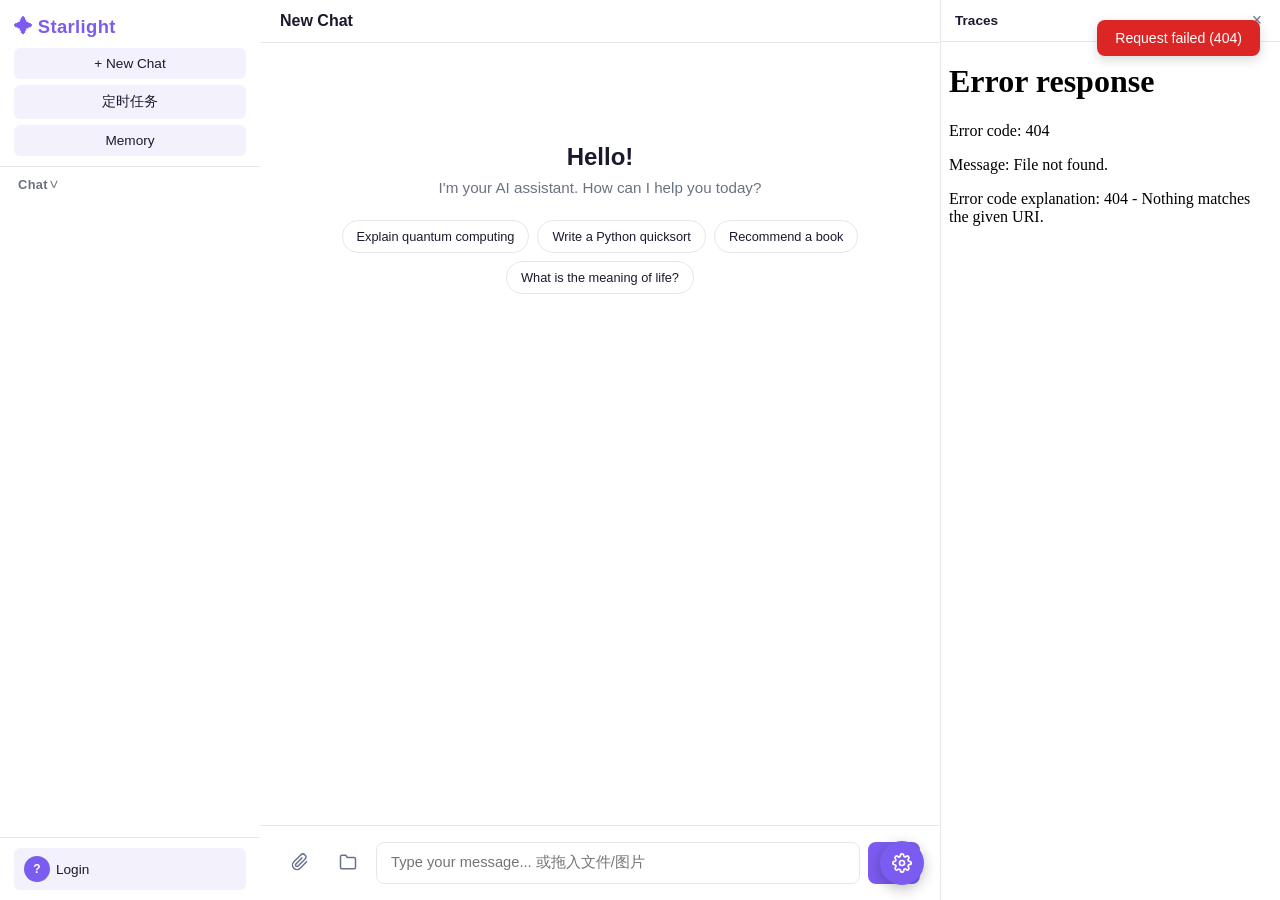
==== templates/index.html @ 0494397c "add" ====
<!DOCTYPE html>
<html lang="zh-CN">
<head>
    <meta charset="UTF-8">
    <meta name="viewport" content="width=device-width, initial-scale=1.0">
    <title>Starlight</title>
    <meta name="csrf-token" content="{{ csrf_token }}">
    <link rel="icon" type="image/x-icon" href="/static/img/favicon.ico">
    <link rel="apple-touch-icon" href="/static/img/icon-512.png">
    <link rel="stylesheet" href="/static/css/style.css">
</head>
<body>
    <!-- Backdrop: fades in from the center as the mouse moves away from the
         vertical center. Sits BELOW all functional UI (pointer-events: none). -->
    <div class="backdrop" id="backdrop" aria-hidden="true"></div>
    <div class="app">
        <!-- Sidebar -->
        <aside class="sidebar" id="sidebar">
            <div class="sidebar-top">
                <div class="sidebar-title">✦ Starlight</div>
                <div class="sidebar-actions">
                    <button class="btn-nav" id="btnNewChat" title="New Chat">+ New Chat</button>
                    <a class="btn-nav" href="/scheduled" style="text-decoration:none;">定时任务</a>
                    <button class="btn-nav" id="btnMemory" title="Long-term memory">Memory</button>
                </div>
            </div>
            <div class="chat-section" id="chatSection">
                <div class="chat-section-header" id="chatSectionHeader">
                    <button class="btn-chat-toggle" id="btnChatToggle" title="展开/收起会话记录">
                        <span class="chat-section-title">Chat</span>
                        <span class="btn-chat-collapse">></span>
                    </button>
                </div>
                <div class="chat-list" id="chatList"></div>
            </div>
            <div class="sidebar-footer">
                <div class="user-menu" id="userMenu">
                    <button class="btn-user" id="btnUser">
                        <span class="user-avatar" id="userAvatar">?</span>
                        <span class="user-name" id="userName">Login</span>
                    </button>
                    <div class="user-dropdown" id="userDropdown">
                        <div class="dropdown-header" id="dropdownHeader">Not logged in</div>
                        <div class="dropdown-divider"></div>
                        <button class="dropdown-item" id="btnDropdownLogin">Login</button>
                        <button class="dropdown-item" id="btnDropdownChangePw">Change Password</button>
                        <button class="dropdown-item dropdown-danger" id="btnDropdownLogout">Logout</button>
                    </div>
                </div>
            </div>
        </aside>

        <!-- Main -->
        <main class="main">
            <header class="chat-header">
                <button class="btn-toggle-sidebar" id="btnToggleSidebar">&#9776;</button>
                <h2 id="chatTitle">New Chat</h2>
            </header>

            <div class="conv-files" id="convFiles" style="display:none;"></div>

            <div class="messages" id="messages">
                <div class="welcome" id="welcome">
                    <h2>Hello!</h2>
                    <p>I'm your AI assistant. How can I help you today?</p>
                    <div class="suggestions">
                        <button class="chip" onclick="sendSuggestion('Explain quantum computing')">Explain quantum computing</button>
                        <button class="chip" onclick="sendSuggestion('Write a Python quicksort')">Write a Python quicksort</button>
                        <button class="chip" onclick="sendSuggestion('Recommend a book')">Recommend a book</button>
                        <button class="chip" onclick="sendSuggestion('What is the meaning of life?')">What is the meaning of life?</button>
                    </div>
                </div>
            </div>

            <div class="input-area" id="inputArea">
                <div class="attach-bar" id="attachBar" style="display:none;"></div>
                <div class="input-box">
                    <button class="btn-attach" id="btnAttach" title="上传文件 / 图片">
                        <svg width="18" height="18" viewBox="0 0 24 24" fill="none" stroke="currentColor" stroke-width="2">
                            <path d="M21.44 11.05l-9.19 9.19a6 6 0 0 1-8.49-8.49l9.19-9.19a4 4 0 0 1 5.66 5.66l-9.2 9.19a2 2 0 0 1-2.83-2.83l8.49-8.48"/>
                        </svg>
                    </button>
                    <button class="btn-attach" id="btnFolder" title="挂载文件夹（输入本地路径）">
                        <svg width="18" height="18" viewBox="0 0 24 24" fill="none" stroke="currentColor" stroke-width="2">
                            <path d="M22 19a2 2 0 0 1-2 2H4a2 2 0 0 1-2-2V5a2 2 0 0 1 2-2h5l2 3h9a2 2 0 0 1 2 2z"/>
                        </svg>
                    </button>
                    <input type="file" id="fileInput" multiple style="display:none;">
                    <textarea id="msgInput" placeholder="Type your message... 或拖入文件/图片" rows="1"></textarea>
                    <button class="btn-send" id="btnSend" title="Send">
                        <svg width="20" height="20" viewBox="0 0 24 24" fill="none" stroke="currentColor" stroke-width="2">
                            <path d="M22 2L11 13M22 2L15 22L11 13M22 2L2 9L11 13"/>
                        </svg>
                    </button>
                    <button class="btn-send btn-cancel" id="btnCancel" title="停止生成" style="display:none;">
                        <svg width="20" height="20" viewBox="0 0 24 24" fill="none" stroke="currentColor" stroke-width="2">
                            <rect x="6" y="6" width="12" height="12" rx="2" fill="currentColor" stroke="none"/>
                        </svg>
                    </button>
                </div>
            </div>
        </main>

        <!-- Traces panel (right, always visible) -->
        <aside class="traces-panel" id="tracesPanel">
            <div class="traces-panel-header">
                <span>Traces</span>
                <button class="btn-panel-close" id="btnCloseTraces" title="隐藏">×</button>
            </div>
            <iframe id="tracesFrame" src="/traces?embed=1" frameborder="0"></iframe>
        </aside>

        <!-- Gear button (bottom-right) -->
        <div class="gear-fab" id="gearFab" title="更多">
            <svg width="20" height="20" viewBox="0 0 24 24" fill="none" stroke="currentColor" stroke-width="2">
                <circle cx="12" cy="12" r="3"/>
                <path d="M19.4 15a1.65 1.65 0 0 0 .33 1.82l.06.06a2 2 0 0 1-2.83 2.83l-.06-.06a1.65 1.65 0 0 0-1.82-.33 1.65 1.65 0 0 0-1 1.51V21a2 2 0 0 1-4 0v-.09A1.65 1.65 0 0 0 9 19.4a1.65 1.65 0 0 0-1.82.33l-.06.06a2 2 0 0 1-2.83-2.83l.06-.06a1.65 1.65 0 0 0 .33-1.82 1.65 1.65 0 0 0-1.51-1H3a2 2 0 0 1 0-4h.09A1.65 1.65 0 0 0 4.6 9a1.65 1.65 0 0 0-.33-1.82l-.06-.06a2 2 0 0 1 2.83-2.83l.06.06a1.65 1.65 0 0 0 1.82.33H9a1.65 1.65 0 0 0 1-1.51V3a2 2 0 0 1 4 0v.09a1.65 1.65 0 0 0 1 1.51 1.65 1.65 0 0 0 1.82-.33l.06-.06a2 2 0 0 1 2.83 2.83l-.06.06a1.65 1.65 0 0 0-.33 1.82V9a1.65 1.65 0 0 0 1.51 1H21a2 2 0 0 1 0 4h-.09a1.65 1.65 0 0 0-1.51 1z"/>
            </svg>
        </div>
        <div class="gear-menu" id="gearMenu">
            <button class="gear-menu-item" id="btnGearTraces">
                <span>📜</span> Traces
            </button>
            <button class="gear-menu-item" id="btnGearSettings">
                <span>⚙️</span> Settings
            </button>
            <button class="gear-menu-item" id="btnGearMonitor">
                <span>📊</span> Monitor
            </button>
        </div>
    </div>

    <!-- Approval (human-in-the-loop) notifications -->
    <div class="approval-stack" id="approvalStack"></div>

    <!-- Login Modal -->
    <div class="modal-overlay" id="loginModal">
        <div class="modal">
            <div class="modal-header">
                <h3>Login</h3>
                <button class="btn-close" id="btnCloseLogin">&times;</button>
            </div>
            <div class="modal-body">
                <div id="loginError" class="form-error" style="display:none"></div>
                <div class="form-group">
                    <label>Username</label>
                    <input type="text" id="loginUsername" autocomplete="username" placeholder="Enter username">
                </div>
                <div class="form-group">
                    <label>Password</label>
                    <input type="password" id="loginPassword" autocomplete="current-password" placeholder="Enter password">
                </div>
            </div>
            <div class="modal-footer">
                <button class="btn-cancel" id="btnCancelLogin">Cancel</button>
                <button class="btn-save" id="btnDoLogin">Login</button>
            </div>
        </div>
    </div>

    <!-- Change Password Modal -->
    <div class="modal-overlay" id="pwModal">
        <div class="modal">
            <div class="modal-header">
                <h3>Change Password</h3>
                <button class="btn-close" id="btnClosePw">&times;</button>
            </div>
            <div class="modal-body">
                <div class="form-group">
                    <label>Current Password</label>
                    <input type="password" id="pwCurrent" placeholder="Enter current password">
                </div>
                <div class="form-group">
                    <label>New Password</label>
                    <input type="password" id="pwNew" placeholder="Min 8 chars, mixed case + number">
                </div>
                <div class="form-group">
                    <label>Confirm New Password</label>
                    <input type="password" id="pwConfirm" placeholder="Confirm new password">
                </div>
            </div>
            <div class="modal-footer">
                <button class="btn-cancel" id="btnCancelPw">Cancel</button>
                <button class="btn-save" id="btnDoChangePw">Confirm</button>
            </div>
        </div>
    </div>

    <!-- Monitor Modal -->
    <div class="modal-overlay" id="monitorModal">
        <div class="modal modal-wide">
            <div class="modal-header">
                <h3>System Monitor</h3>
                <button class="btn-close" id="btnCloseMonitor">&times;</button>
            </div>
            <div class="modal-body">
                <!-- System Resources -->
                <h4 class="section-heading">System Resources</h4>
                <div class="resources-grid" id="resourcesGrid">
                    <div class="resource-item">
                        <div class="resource-header">
                            <span class="resource-label">CPU</span>
                            <span class="resource-value" id="resCpu">-</span>
                        </div>
                        <div class="resource-bar"><div class="resource-fill" id="resCpuBar"></div></div>
                    </div>
                    <div class="resource-item">
                        <div class="resource-header">
                            <span class="resource-label">Memory</span>
                            <span class="resource-value" id="resMem">-</span>
                        </div>
                        <div class="resource-bar"><div class="resource-fill" id="resMemBar"></div></div>
                    </div>
                    <div class="resource-item">
                        <div class="resource-header">
                            <span class="resource-label">Disk</span>
                            <span class="resource-value" id="resDisk">-</span>
                        </div>
                        <div class="resource-bar"><div class="resource-fill" id="resDiskBar"></div></div>
                    </div>
                </div>

                <div class="section-divider"></div>

                <!-- Alert Status -->
                <h4 class="section-heading">
                    Alert Status
                    <button class="btn-sm btn-check" id="btnRunCheck" title="Run check now">Check Now</button>
                </h4>
                <div class="alert-rules" id="alertRules"></div>

                <div class="section-divider"></div>
                <h4 class="section-heading">Recent Alerts</h4>
                <div class="alert-history" id="alertHistory">No alerts</div>

                <div class="section-divider"></div>

                <!-- App Stats -->
                <h4 class="section-heading">Application Stats</h4>
                <div class="stats-grid" id="statsGrid">
                    <div class="stat-card">
                        <div class="stat-label">Uptime</div>
                        <div class="stat-value" id="statUptime">-</div>
                    </div>
                    <div class="stat-card">
                        <div class="stat-label">Total Requests</div>
                        <div class="stat-value" id="statRequests">-</div>
                    </div>
                    <div class="stat-card">
                        <div class="stat-label">Error Rate</div>
                        <div class="stat-value" id="statErrors">-</div>
                    </div>
                    <div class="stat-card">
                        <div class="stat-label">LLM Calls</div>
                        <div class="stat-value" id="statLlmCalls">-</div>
                    </div>
                    <div class="stat-card">
                        <div class="stat-label">Total Tokens</div>
                        <div class="stat-value" id="statTokens">-</div>
                    </div>
                    <div class="stat-card">
                        <div class="stat-label">Avg LLM Latency</div>
                        <div class="stat-value" id="statLatency">-</div>
                    </div>
                    <div class="stat-card">
                        <div class="stat-label">Conversations</div>
                        <div class="stat-value" id="statConvs">-</div>
                    </div>
                    <div class="stat-card">
                        <div class="stat-label">Users</div>
                        <div class="stat-value" id="statUsers">-</div>
                    </div>
                </div>

                <div class="section-divider"></div>
                <h4 class="section-heading">LLM Calls by Model</h4>
                <div id="modelStats" class="model-stats"></div>

                <div class="section-divider"></div>
                <h4 class="section-heading">Top Request Paths</h4>
                <div id="pathStats" class="path-stats"></div>

                <div class="section-divider"></div>
                <h4 class="section-heading">Recent Logs</h4>
                <div class="log-viewer" id="logViewer">Loading...</div>

                <div class="section-divider"></div>
                <h4 class="section-heading">Log Files</h4>
                <div id="logFiles" class="log-files"></div>

                <div class="section-divider"></div>
                <h4 class="section-heading">
                    MCP Servers
                    <button class="btn-sm btn-check" id="btnMcpReload" title="Reload MCP servers from config.yaml">Reload</button>
                </h4>
                <div id="mcpStatus" class="mcp-status">Loading...</div>
            </div>
            <div class="modal-footer">
                <button class="btn-cancel" id="btnCloseMonitor2">Close</button>
            </div>
        </div>
    </div>

    <!-- Settings Modal -->
    <div class="modal-overlay" id="settingsModal">
        <div class="modal">
            <div class="modal-header">
                <h3>Settings</h3>
                <button class="btn-close" id="btnCloseSettings">&times;</button>
            </div>
            <div class="modal-body">
                <div class="form-group">
                    <label>模型预设（选择后自动填充，可再手动修改）</label>
                    <select id="cfgPreset">
                        <option value="">自定义 / 不适用预设</option>
                    </select>
                </div>
                <div class="form-group">
                    <label>LLM Backend Name</label>
                    <input type="text" id="cfgName" placeholder="DeepSeek" value="DeepSeek">
                </div>
                <div class="form-group">
                    <label>API Base URL</label>
                    <input type="text" id="cfgApiBase" placeholder="https://api.deepseek.com/v1">
                </div>
                <div class="form-group">
                    <label>API Key</label>
                    <input type="password" id="cfgApiKey" placeholder="sk-...">
                </div>
                <div class="form-group">
                    <label>Model</label>
                    <input type="text" id="cfgModel" placeholder="deepseek-chat">
                </div>
                <div class="form-group">
                    <label>System Prompt</label>
                    <textarea id="cfgSystemPrompt" rows="3" placeholder="You are a helpful AI assistant."></textarea>
                </div>
                <div class="form-row">
                    <div class="form-group half">
                        <label>Temperature</label>
                        <input type="number" id="cfgTemperature" value="0.7" min="0" max="2" step="0.1">
                    </div>
                    <div class="form-group half">
                        <label>Max Tokens</label>
                        <input type="number" id="cfgMaxTokens" value="2048" min="100" max="32000">
                    </div>
                </div>
            </div>
            <div class="modal-footer">
                <button class="btn-cancel" id="btnCancelSettings">Cancel</button>
                <button class="btn-save" id="btnSaveSettings">Save</button>
            </div>
        </div>
    </div>

    <!-- Memory Modal -->
    <div class="modal-overlay" id="memoryModal">
        <div class="modal modal-wide">
            <div class="modal-header">
                <h3>Long-term Memory</h3>
                <button class="btn-close" id="btnCloseMemory">&times;</button>
            </div>
            <div class="modal-body">
                <div class="memory-toolbar">
                    <div class="memory-search">
                        <input type="text" id="memSearch" placeholder="Search memories...">
                        <button class="btn-save" id="btnMemSearch">Search</button>
                    </div>
                    <select id="memTypeFilter">
                        <option value="">All types</option>
                        <option value="fact">Fact</option>
                        <option value="preference">Preference</option>
                        <option value="task">Task</option>
                    </select>
                    <button class="btn-cancel" id="btnMemReset">Reset</button>
                </div>

                <div class="memory-add">
                    <input type="text" id="memNewContent" placeholder="New memory (e.g. 用户喜欢喝绿茶)">
                    <select id="memNewType">
                        <option value="fact">Fact</option>
                        <option value="preference">Preference</option>
                        <option value="task">Task</option>
                    </select>
                    <select id="memNewImportance">
                        <option value="3">★★★</option>
                        <option value="4">★★★★</option>
                        <option value="5">★★★★★</option>
                        <option value="2">★★</option>
                        <option value="1">★</option>
                    </select>
                    <button class="btn-save" id="btnMemAdd">Add</button>
                </div>

                <div class="memory-list" id="memoryList">
                    <div class="memory-empty">No memories yet. Chat with the assistant to build long-term memory.</div>
                </div>
            </div>
            <div class="modal-footer">
                <span class="memory-count" id="memCount"></span>
                <button class="btn-cancel" id="btnCloseMemory2">Close</button>
            </div>
        </div>
    </div>

    <!-- Mount Folder Modal (挂载文件夹) -->
    <div class="modal-overlay" id="mountModal">
        <div class="modal">
            <div class="modal-header">
                <h3>挂载本地文件夹</h3>
                <button class="btn-close" id="btnCloseMount">&times;</button>
            </div>
            <div class="modal-body">
                <p class="mount-hint">
                    输入要挂载的文件夹绝对路径（如 <code>D:\projects\myapp</code> 或 <code>/home/user/data</code>）。
                </p>
                <input type="text" id="mountPath" placeholder="例如 D:\projects\myapp 或 /home/user/data"
                       style="width:100%; padding:10px; border:1px solid var(--border); border-radius:8px;">
                <div class="mount-list" id="mountList" style="margin-top:12px;"></div>
            </div>
            <div class="modal-footer">
                <button class="btn-cancel" id="btnCancelMount">取消</button>
                <button class="btn-save" id="btnDoMount">挂载</button>
            </div>
        </div>
    </div>

    <!-- Mount Confirm Modal (确认挂载访问策略) -->
    <div class="modal-overlay" id="mountConfirmModal">
        <div class="modal">
            <div class="modal-header">
                <h3>确认挂载访问权限</h3>
                <button class="btn-close" id="btnCloseMountConfirm">&times;</button>
            </div>
            <div class="modal-body">
                <p>是否允许 Agent 读取或更改以下文件夹内的文件？</p>
                <div style="margin:10px 0; padding:10px; background:rgba(99,102,241,0.06); border:1px solid var(--border); border-radius:8px; word-break:break-all;">
                    <span style="font-weight:600;">📁 <span id="mountConfirmName"></span></span><br>
                    <span id="mountConfirmPath" style="color:#64748b; font-size:0.85rem;"></span>
                </div>
            </div>
            <div class="modal-footer" style="justify-content:space-between;">
                <button class="btn-cancel" id="btnMountConfirmCancel">取消</button>
                <div style="display:flex; gap:8px;">
                    <button class="btn-cancel" id="btnMountConfirmAlwaysAsk">总是询问</button>
                    <button class="btn-save" id="btnMountConfirmAllow">允许</button>
                </div>
            </div>
        </div>
    </div>

    <script src="/static/js/app.js?v=20260803b"></script>
</body>
</html>
---- static/css/style.css ----
* { margin: 0; padding: 0; box-sizing: border-box; }

:root {
    /* Starlight theme — 星夜紫点缀 + 纯白底色 */
    --primary: #7c5cf0;          /* 星夜紫（按钮/图标/图案） */
    --primary-hover: #6a48e0;    /* 星夜紫 hover（稍深） */
    --bg: #ffffff;               /* 纯白背景 */
    --sidebar-bg: #ffffff;       /* 纯白侧边栏 */
    --sidebar-text: #1a1a2e;     /* 侧边栏文字（深墨色） */
    --surface: #ffffff;          /* 表面（卡片/面板）纯白 */
    --surface-alt: #f8f8fc;      /* 表面替代（极浅灰紫） */
    --msg-user: #7c5cf0;         /* 用户消息（星夜紫） */
    --msg-ai: #f4f2fd;           /* AI 消息（极浅紫） */
    --text: #1a1a2e;             /* 主文字（深墨色） */
    --text-secondary: #6b7280;   /* 次要文字（灰） */
    --border: #e5e7eb;           /* 边框（浅灰） */
    --star-gold: #7c5cf0;        /* 星夜紫点缀（替代原金色） */
    --star-gold-soft: rgba(124, 92, 240, 0.12); /* 紫色柔光背景 */
}

body {
    font-family: -apple-system, BlinkMacSystemFont, 'Segoe UI', Roboto, sans-serif;
    background: var(--bg);
    color: var(--text);
    height: 100vh;
    overflow: hidden;
}

/* Mouse-tracking backdrop: 后背景.png fades in from the center as the mouse
   moves away from the vertical center. Purely decorative — never intercepts
   clicks and sits below every functional layer (z-index: 0 inside body, the
   .app and its children stack above it). */
.backdrop {
    position: fixed;
    inset: 0;
    background: url('/static/img/backdrop.png') center / cover no-repeat;
    opacity: 0;
    pointer-events: none;
    z-index: 0;
    will-change: opacity;
}

/* The app shell sits above the backdrop; its regions use translucent white
   so the backdrop shows through, while interactive elements stay opaque. */
.app { display: flex; height: 100vh; position: relative; z-index: 1; }

/* Sidebar: fully opaque white — the backdrop never shows through here. */
.sidebar {
    width: 260px;
    background: #ffffff;
    color: var(--sidebar-text);
    display: flex;
    flex-direction: column;
    flex-shrink: 0;
    transition: transform 0.2s;
}

.sidebar-top { padding: 16px 14px 10px; border-bottom: 1px solid var(--border); }
.sidebar-title { font-size: 1.15rem; font-weight: 700; margin-bottom: 10px; color: var(--star-gold); letter-spacing: 0.02em; }
.sidebar-actions { display: flex; gap: 6px; flex-direction: column; }

.btn-nav {
    width: 100%; padding: 8px 10px; background: #f3f1fb;
    color: var(--sidebar-text); border: none; border-radius: 6px;
    cursor: pointer; font-size: 0.85rem; text-align: center;
    white-space: nowrap; transition: background 0.15s;
}
.btn-nav:hover { background: var(--star-gold-soft); color: var(--primary); }

.chat-section { flex: 1; display: flex; flex-direction: column; min-height: 0; }
.chat-section-header { padding: 8px 14px 4px; }
.btn-chat-toggle {
    display: inline-flex; align-items: center; gap: 2px;
    background: none; border: none; cursor: pointer;
    padding: 2px 4px; border-radius: 5px;
    transition: background 0.15s;
}
.btn-chat-toggle:hover { background: var(--star-gold-soft); }
.chat-section-title { font-size: 0.8rem; font-weight: 600; color: var(--text-secondary); letter-spacing: 0.03em; }
.btn-chat-collapse {
    background: none; border: none; cursor: pointer;
    font-size: 0.9rem; color: var(--text-secondary);
    padding: 0; line-height: 1;
    transition: transform 0.15s, color 0.15s;
}
.btn-chat-toggle:hover .btn-chat-collapse { color: var(--primary); }
/* Expanded (default): ">" rotated 90° points DOWN (∨). Collapsed: unrotated
   ">" points RIGHT (→). */
.chat-section.collapsed .btn-chat-collapse { transform: rotate(0deg); }
.chat-section:not(.collapsed) .btn-chat-collapse { transform: rotate(90deg); }
.chat-section.collapsed .chat-list { display: none; }

.chat-list { flex: 1; overflow-y: auto; padding: 4px 8px 8px; }

.chat-item {
    padding: 10px 12px; border-radius: 6px; cursor: pointer;
    margin-bottom: 2px; display: flex; justify-content: space-between;
    align-items: center; font-size: 0.85rem;
}
.chat-item:hover { background: #f3f1fb; }
.chat-item.active { background: rgba(124,92,240,0.15); }
.chat-item-title { flex: 1; overflow: hidden; text-overflow: ellipsis; white-space: nowrap; }
.chat-item-actions { display: flex; align-items: center; gap: 2px; }
.chat-item-del, .chat-item-ren {
    opacity: 0; background: none; border: none; color: var(--sidebar-text);
    cursor: pointer; font-size: 0.95rem; padding: 0 4px; line-height: 1;
}
.chat-item:hover .chat-item-del, .chat-item:hover .chat-item-ren { opacity: 0.7; }
.chat-item-del:hover, .chat-item-ren:hover { opacity: 1; }
.chat-item-ren { font-weight: bold; letter-spacing: 1px; }
.chat-item-rename-input {
    flex: 1; min-width: 0; font-size: 0.85rem; padding: 3px 6px;
    border: 1px solid rgba(124,92,240,0.5); border-radius: 4px;
    background: #fff; color: #1f1b2e; outline: none;
}

.sidebar-footer { padding: 10px 14px; border-top: 1px solid var(--border); }

/* User menu */
.user-menu { position: relative; width: 100%; }
.btn-user {
    display: flex; align-items: center; gap: 6px;
    width: 100%; padding: 8px 10px; background: #f3f1fb;
    color: var(--sidebar-text); border: none; border-radius: 6px;
    cursor: pointer; font-size: 0.85rem; transition: background 0.15s;
}
.btn-user:hover { background: var(--star-gold-soft); color: var(--primary); }
.user-avatar {
    width: 26px; height: 26px; border-radius: 50%;
    background: var(--primary); color: #fff;
    display: flex; align-items: center; justify-content: center;
    font-size: 0.75rem; font-weight: 600; flex-shrink: 0;
}
.user-name { flex: 1; overflow: hidden; text-overflow: ellipsis; white-space: nowrap; text-align: left; }

.user-dropdown {
    display: none; position: absolute; bottom: 100%; left: 0;
    margin-bottom: 6px; background: var(--surface); border: 1px solid var(--border); border-radius: 8px;
    box-shadow: 0 4px 16px rgba(0,0,0,0.15); min-width: 180px;
    overflow: hidden; z-index: 60;
}
.user-dropdown.show { display: block; }
.dropdown-header {
    padding: 10px 14px; font-size: 0.82rem; color: var(--text-secondary);
    font-weight: 500;
}
.dropdown-divider { border-top: 1px solid var(--border); }
.dropdown-item {
    display: block; width: 100%; padding: 9px 14px; text-align: left;
    background: none; border: none; cursor: pointer; font-size: 0.85rem;
    color: var(--text); transition: background 0.1s;
}
.dropdown-item:hover { background: var(--bg); }
.dropdown-danger { color: #dc2626; }
.dropdown-danger:hover { background: rgba(220, 38, 38, 0.15); }

/* Main */
.main { flex: 1; display: flex; flex-direction: column; background: rgba(255, 255, 255, 0.45); min-width: 0; }

/* Traces panel: fully opaque white — the backdrop never shows through here. */
.traces-panel {
    width: 340px; background: #ffffff;
    border-left: 1px solid var(--border);
    display: flex; flex-direction: column; flex-shrink: 0;
    position: relative;
}
.traces-panel.hidden { display: none; }
.traces-panel-header {
    display: flex; align-items: center; justify-content: space-between;
    padding: 10px 14px; border-bottom: 1px solid var(--border);
    font-size: 0.85rem; font-weight: 600;
}
.btn-panel-close {
    background: none; border: none; cursor: pointer;
    font-size: 1.1rem; color: var(--text-secondary); padding: 0 4px;
}
.btn-panel-close:hover { color: var(--text); }
.traces-panel iframe { flex: 1; border: none; width: 100%; }

/* Gear FAB (bottom-right) + popup menu */
.gear-fab {
    position: fixed; right: 356px; bottom: 15px;
    width: 44px; height: 44px; border-radius: 50%;
    background: var(--primary); color: #fff;
    display: flex; align-items: center; justify-content: center;
    cursor: pointer; box-shadow: 0 4px 14px rgba(0,0,0,0.25);
    z-index: 90; transition: transform 0.15s;
}
.gear-fab:hover { transform: scale(1.06); }
.gear-menu {
    position: fixed; right: 356px; bottom: 76px;
    background: var(--surface); border: 1px solid var(--border);
    border-radius: 10px; box-shadow: 0 6px 24px rgba(0,0,0,0.18);
    z-index: 90; min-width: 160px; overflow: hidden;
    display: none;
}
.gear-menu.show { display: block; }
.gear-menu-item {
    display: flex; align-items: center; gap: 8px;
    width: 100%; padding: 10px 14px; background: none; border: none;
    cursor: pointer; font-size: 0.85rem; color: var(--text);
    text-align: left;
}
.gear-menu-item:hover { background: var(--bg); }

.chat-header {
    padding: 12px 20px; border-bottom: 1px solid var(--border);
    display: flex; align-items: center; gap: 12px;
}
.chat-header h2 { font-size: 1rem; font-weight: 600; }

.btn-toggle-sidebar {
    display: none; background: none; border: none;
    font-size: 1.3rem; cursor: pointer; color: var(--text-secondary);
}

/* Messages */
.messages { flex: 1; overflow-y: auto; padding: 20px; }

/* Conversation files (files uploaded in this conversation) */
.conv-files {
    flex: 0 0 auto; max-height: 120px; overflow-y: auto; padding: 8px 20px;
    border-bottom: 1px solid var(--border); background: var(--star-gold-soft, #fdf9ef);
}
.conv-files-title { font-size: 0.8rem; font-weight: 600; margin-bottom: 6px; color: var(--text-secondary); }
.conv-files-list { display: flex; flex-wrap: wrap; gap: 6px; }
.conv-file-item {
    display: inline-flex; align-items: center; gap: 5px; text-decoration: none;
    padding: 3px 8px; border-radius: 6px; background: #fff; border: 1px solid var(--border);
    font-size: 0.8rem; color: var(--text); max-width: 220px;
}
.conv-file-item:hover { border-color: rgba(124,92,240,0.5); }
.conv-file-item .attach-name { overflow: hidden; text-overflow: ellipsis; white-space: nowrap; }

.welcome { text-align: center; padding: 80px 20px 40px; color: var(--text-secondary); }
.welcome h2 { font-size: 1.5rem; color: var(--text); margin-bottom: 8px; }
.welcome p { font-size: 0.95rem; }

.suggestions { display: flex; flex-wrap: wrap; justify-content: center; gap: 8px; margin-top: 24px; }
.chip {
    padding: 8px 14px; background: var(--bg); border: 1px solid var(--border);
    border-radius: 16px; cursor: pointer; font-size: 0.8rem; color: var(--text); transition: all 0.15s;
}
.chip:hover { background: var(--primary); color: #fff; border-color: var(--primary); }

.msg { display: flex; margin-bottom: 16px; animation: fadeIn 0.2s; }
@keyframes fadeIn { from { opacity: 0; transform: translateY(6px); } to { opacity: 1; } }
.msg.user { justify-content: flex-end; }

.msg-avatar {
    width: 32px; height: 32px; border-radius: 50%; display: flex;
    align-items: center; justify-content: center; font-size: 0.75rem;
    flex-shrink: 0; margin: 0 8px;
}
.msg.user .msg-avatar { background: var(--primary); color: #fff; }
.msg.assistant .msg-avatar { background: var(--bg); }

.msg-body {
    max-width: 70%; padding: 10px 14px; border-radius: 12px;
    line-height: 1.55; font-size: 0.92rem; white-space: pre-wrap; word-break: break-word;
}
.msg.user .msg-body { background: var(--msg-user); color: #fff; border-bottom-right-radius: 4px; }
.msg.assistant .msg-body { background: var(--msg-ai); border-bottom-left-radius: 4px; }

.msg-body code { background: rgba(0,0,0,0.06); padding: 1px 5px; border-radius: 3px; font-size: 0.88em; }
.msg-body pre {
    background: #f4f2fd; color: #2d2a4a; padding: 10px; border-radius: 6px;
    overflow-x: auto; margin: 8px 0; font-size: 0.82rem;
}
.msg-body pre code { background: none; padding: 0; }

.typing { display: flex; gap: 4px; padding: 10px 14px; }
.typing span {
    width: 7px; height: 7px; background: var(--text-secondary);
    border-radius: 50%; animation: bounce 1.2s infinite ease-in-out;
}
.typing span:nth-child(2) { animation-delay: 0.15s; }
.typing span:nth-child(3) { animation-delay: 0.3s; }
@keyframes bounce { 0%,60%,100% { transform: translateY(0); } 30% { transform: translateY(-4px); } }

/* Input */
/* Composer: nearly transparent — the backdrop shows through at full
   strength here (readability of the input area is intentionally secondary
   to the starfield effect, per design). */
.input-area { padding: 16px 20px; border-top: 1px solid var(--border); background: rgba(255, 255, 255, 0.12); }
.input-box { display: flex; gap: 8px; max-width: 800px; margin: 0 auto; }

#msgInput {
    flex: 1; padding: 10px 14px; border: 1px solid var(--border); border-radius: 8px;
    font-size: 0.92rem; font-family: inherit; resize: none; outline: none;
    min-height: 42px; max-height: 140px;
}
#msgInput:focus { border-color: var(--primary); }

.btn-send {
    padding: 10px 16px; background: var(--primary); color: #fff;
    border: none; border-radius: 8px; cursor: pointer; display: flex; align-items: center;
}
.btn-send:hover { background: var(--primary-hover); }
.btn-send:disabled { background: #94a3b8; cursor: not-allowed; }

/* Modal */
.modal-overlay {
    display: none; position: fixed; inset: 0; background: rgba(0,0,0,0.5);
    z-index: 100; align-items: center; justify-content: center;
}
.modal-overlay.active { display: flex; }

.modal {
    background: var(--surface); border-radius: 12px; width: 90%;
    max-width: 480px; max-height: 85vh; overflow-y: auto;
}
.modal-wide { max-width: 640px; }

.modal-header {
    padding: 16px 20px; border-bottom: 1px solid var(--border);
    display: flex; justify-content: space-between; align-items: center;
}
.modal-header h3 { font-size: 1rem; }
.btn-close { background: none; border: none; font-size: 1.4rem; cursor: pointer; color: var(--text-secondary); }

.modal-body { padding: 20px; }

.form-group { margin-bottom: 16px; }
.form-group label { display: block; margin-bottom: 6px; font-size: 0.85rem; font-weight: 500; }
.form-group input, .form-group textarea, .form-group select {
    width: 100%; padding: 8px 10px; border: 1px solid var(--border); border-radius: 6px;
    font-size: 0.88rem; font-family: inherit; outline: none;
}
.form-group input:focus, .form-group textarea:focus { border-color: var(--primary); }

.form-row { display: flex; gap: 12px; }
.form-group.half { flex: 1; }

.modal-footer {
    padding: 12px 20px; border-top: 1px solid var(--border);
    display: flex; justify-content: flex-end; gap: 8px;
}

.btn-cancel {
    padding: 7px 14px; background: var(--bg); border: 1px solid var(--border);
    border-radius: 6px; cursor: pointer; font-size: 0.85rem;
}
.btn-save {
    padding: 7px 14px; background: var(--primary); color: #fff;
    border: none; border-radius: 6px; cursor: pointer; font-size: 0.85rem;
}

/* Form error */
.form-error {
    background: rgba(220, 38, 38, 0.15); color: #f87171;
    padding: 8px 12px; border-radius: 6px;
    font-size: 0.85rem; margin-bottom: 14px; text-align: center;
}

/* Monitor dashboard */
.stats-grid {
    display: grid; grid-template-columns: repeat(4, 1fr);
    gap: 10px; margin-bottom: 8px;
}
.stat-card {
    background: var(--bg); border-radius: 8px; padding: 12px;
    text-align: center;
}
.stat-label {
    font-size: 0.75rem; color: var(--text-secondary);
    margin-bottom: 4px; font-weight: 500;
}
.stat-value {
    font-size: 1.1rem; font-weight: 700; color: var(--text);
}
.section-divider {
    border-top: 1px solid var(--border);
    margin: 16px 0 12px;
}
.section-heading {
    font-size: 0.88rem; font-weight: 600;
    color: var(--text); margin-bottom: 8px;
}
.model-stats, .path-stats {
    font-size: 0.82rem; color: var(--text-secondary);
}
.model-stats .stat-row, .path-stats .stat-row {
    display: flex; justify-content: space-between;
    padding: 4px 0; border-bottom: 1px solid var(--bg);
}
.model-stats .stat-row:last-child, .path-stats .stat-row:last-child {
    border-bottom: none;
}
.log-viewer {
    background: #1e293b; color: #94a3b8;
    font-family: 'Consolas', 'Monaco', monospace;
    font-size: 0.75rem; line-height: 1.5;
    padding: 10px; border-radius: 6px;
    max-height: 180px; overflow-y: auto;
    white-space: pre-wrap; word-break: break-all;
}
.log-files {
    font-size: 0.82rem; color: var(--text-secondary);
}
.log-files .file-row {
    display: flex; justify-content: space-between;
    padding: 4px 0;
}

/* MCP server status */
.mcp-status { display: flex; flex-direction: column; gap: 8px; }
.mcp-empty { font-size: 0.8rem; color: var(--text-secondary); padding: 8px 0; }
.mcp-server-card {
    border: 1px solid var(--border); border-radius: 8px; padding: 10px 12px;
    background: var(--surface); font-size: 0.8rem;
}
.mcp-server-head {
    display: flex; align-items: center; gap: 8px; margin-bottom: 4px;
}
.mcp-dot { width: 8px; height: 8px; border-radius: 50%; display: inline-block; }
.mcp-ok { background: #10b981; }
.mcp-err { background: #ef4444; }
.mcp-wait { background: #f59e0b; }
.mcp-state { color: var(--text-secondary); font-size: 0.72rem; }
.mcp-transport {
    margin-left: auto; font-size: 0.7rem; color: var(--text-secondary);
    background: var(--bg); border-radius: 9px; padding: 1px 8px;
}
.mcp-server-meta { color: var(--text-secondary); font-size: 0.75rem; }
.mcp-tools { margin-top: 6px; display: flex; flex-wrap: wrap; gap: 4px; }
.mcp-tool-chip {
    font-size: 0.7rem; background: var(--bg); border: 1px solid var(--border);
    border-radius: 10px; padding: 1px 8px; color: var(--text);
}
.btn-sm.btn-check { margin-left: auto; }

/* System resources */
.resources-grid {
    display: flex; flex-direction: column; gap: 12px; margin-bottom: 8px;
}
.resource-item { }
.resource-header {
    display: flex; justify-content: space-between; align-items: center;
    margin-bottom: 4px;
}
.resource-label { font-size: 0.82rem; font-weight: 500; color: var(--text); }
.resource-value { font-size: 0.82rem; color: var(--text-secondary); font-family: 'Consolas', monospace; }
.resource-bar {
    height: 8px; background: var(--bg); border-radius: 4px; overflow: hidden;
}
.resource-fill {
    height: 100%; background: #22c55e; border-radius: 4px; transition: width 0.5s ease;
}
.resource-fill.warning { background: #f59e0b; }
.resource-fill.danger { background: #dc2626; }

/* Alert status */
.alert-rules {
    display: flex; flex-wrap: wrap; gap: 8px; margin-bottom: 8px;
}
.alert-badge {
    padding: 4px 10px; border-radius: 12px; font-size: 0.78rem; font-weight: 600;
}
.alert-badge.on { background: rgba(34, 197, 94, 0.15); color: #4ade80; }
.alert-badge.off { background: rgba(148, 163, 184, 0.15); color: #8b93b8; }

/* Alert history */
.alert-history {
    max-height: 160px; overflow-y: auto; font-size: 0.82rem;
}
.alert-item {
    padding: 6px 0; border-bottom: 1px solid var(--bg);
    display: flex; align-items: baseline; gap: 6px; flex-wrap: wrap;
}
.alert-item:last-child { border-bottom: none; }
.alert-time { color: var(--text-secondary); font-family: 'Consolas', monospace; font-size: 0.78rem; flex-shrink: 0; }
.alert-sev { font-weight: 600; font-size: 0.78rem; flex-shrink: 0; }
.alert-msg { color: var(--text); }
.alert-warning .alert-sev { color: #f59e0b; }
.alert-critical .alert-sev { color: #dc2626; }
.alert-info .alert-sev { color: #6366f1; }
.alert-none { color: var(--text-secondary); padding: 8px 0; }

/* Check Now button */
.btn-sm {
    padding: 3px 10px; border-radius: 4px; font-size: 0.75rem;
    cursor: pointer; border: 1px solid var(--border); background: var(--bg);
    color: var(--text); margin-left: 8px; vertical-align: middle;
}
.btn-sm:hover { background: var(--primary); color: #fff; border-color: var(--primary); }
.section-heading { display: flex; align-items: center; }

/* Toast warning */
.toast-warning { background: #f59e0b; }

/* Memory management */
.memory-toolbar {
    display: flex; gap: 8px; margin-bottom: 12px; align-items: center;
}
.memory-search {
    flex: 1; display: flex; gap: 6px;
}
.memory-search input {
    flex: 1; padding: 8px 10px; border: 1px solid var(--border);
    border-radius: 6px; font-size: 0.88rem; outline: none;
}
.memory-search input:focus { border-color: var(--primary); }
.memory-toolbar select, .memory-add select {
    padding: 8px 10px; border: 1px solid var(--border);
    border-radius: 6px; font-size: 0.85rem; background: var(--surface);
    outline: none; cursor: pointer;
}
.memory-add {
    display: flex; gap: 8px; margin-bottom: 14px;
}
.memory-add input {
    flex: 1; padding: 8px 10px; border: 1px solid var(--border);
    border-radius: 6px; font-size: 0.88rem; outline: none;
}
.memory-add input:focus { border-color: var(--primary); }

.memory-list {
    max-height: 380px; overflow-y: auto; display: flex;
    flex-direction: column; gap: 8px;
}
.memory-empty {
    text-align: center; color: var(--text-secondary);
    padding: 24px 0; font-size: 0.88rem;
}
.memory-item {
    border: 1px solid var(--border); border-radius: 8px;
    padding: 10px 12px; display: flex; align-items: flex-start; gap: 10px;
}
.memory-type-badge {
    flex-shrink: 0; padding: 2px 8px; border-radius: 10px;
    font-size: 0.72rem; font-weight: 600; margin-top: 2px;
}
.memory-type-badge.fact { background: #e0e7ff; color: #4338ca; }
.memory-type-badge.preference { background: #fce7f3; color: #be185d; }
.memory-type-badge.task { background: #d1fae5; color: #047857; }

.memory-content {
    flex: 1; font-size: 0.88rem; line-height: 1.5;
    word-break: break-word;
}
.memory-meta {
    font-size: 0.75rem; color: var(--text-secondary); margin-top: 4px;
    display: flex; gap: 10px; align-items: center;
}
.memory-importance { font-family: 'Consolas', monospace; }

.memory-actions { display: flex; gap: 4px; flex-shrink: 0; }
.memory-actions button {
    background: none; border: none; cursor: pointer; font-size: 0.95rem;
    color: var(--text-secondary); padding: 2px 4px; border-radius: 4px;
}
.memory-actions button:hover { background: var(--bg); color: var(--text); }
.memory-actions .mem-del:hover { color: #f87171; background: rgba(220, 38, 38, 0.15); }

.memory-count { font-size: 0.8rem; color: var(--text-secondary); margin-right: auto; }

/* Toast notifications */
.toast {
    position: fixed;
    top: 20px;
    right: 20px;
    padding: 10px 18px;
    border-radius: 8px;
    font-size: 0.88rem;
    color: #fff;
    z-index: 9999;
    opacity: 0;
    transform: translateY(-10px);
    transition: all 0.3s ease;
    max-width: 360px;
    box-shadow: 0 4px 12px rgba(0,0,0,0.15);
}
.toast-show {
    opacity: 1;
    transform: translateY(0);
}
.toast-error { background: #dc2626; }
.toast-success { background: #16a34a; }

/* ---- Approval (human-in-the-loop) cards ---- */
.approval-stack {
    position: fixed;
    right: 20px;
    bottom: 20px;
    z-index: 1000;
    display: flex;
    flex-direction: column;
    gap: 10px;
    max-width: 380px;
    width: calc(100% - 40px);
}
.approval-card {
    background: var(--card-bg, var(--surface));
    border: 1px solid var(--border, #e5e7eb);
    border-left: 4px solid #f59e0b;
    border-radius: 10px;
    padding: 14px 16px;
    box-shadow: 0 6px 20px rgba(0,0,0,0.12);
    animation: approvalIn 0.25s ease;
}
@keyframes approvalIn {
    from { opacity: 0; transform: translateY(12px); }
    to { opacity: 1; transform: translateY(0); }
}
.approval-card .ap-title {
    font-weight: 600;
    font-size: 14px;
    margin-bottom: 6px;
    display: flex;
    align-items: center;
    gap: 6px;
}
.approval-card .ap-tool {
    background: #f59e0b;
    color: #fff;
    font-size: 11px;
    padding: 2px 8px;
    border-radius: 999px;
    font-family: monospace;
}
.approval-card .ap-args {
    font-family: monospace;
    font-size: 12px;
    background: var(--bg-soft, #f3f4f6);
    border-radius: 6px;
    padding: 8px 10px;
    margin: 8px 0;
    max-height: 140px;
    overflow: auto;
    white-space: pre-wrap;
    word-break: break-all;
    color: var(--text, #1f2937);
}
.approval-card .ap-actions {
    display: flex;
    gap: 8px;
    margin-top: 10px;
}
.approval-card .ap-btn {
    flex: 1;
    padding: 7px 0;
    border: none;
    border-radius: 8px;
    font-size: 13px;
    font-weight: 500;
    cursor: pointer;
    transition: opacity 0.15s;
}
.approval-card .ap-btn:hover { opacity: 0.85; }
.approval-card .ap-btn-approve { background: #16a34a; color: #fff; }
.approval-card .ap-btn-reject { background: #dc2626; color: #fff; }
.approval-card .ap-expires {
    font-size: 11px;
    color: var(--text-secondary, #6b7280);
    margin-top: 8px;
}
.approval-card.ap-done { opacity: 0.5; }
.approval-card.ap-done .ap-actions { display: none; }

@media (max-width: 768px) {
    .sidebar { position: fixed; left: 0; top: 0; bottom: 0; z-index: 50; transform: translateX(-100%); }
    .sidebar.open { transform: translateX(0); }
    .btn-toggle-sidebar { display: block; }
    .msg-body { max-width: 85%; }
    /* Traces panel + gear shift left on narrow screens */
    .traces-panel { display: none; }
    .gear-fab { right: 20px; }
    .gear-menu { right: 20px; }
}

/* Cancellation button (stop) */
.btn-cancel {
    background: #ef4444 !important;
    margin-left: 6px;
}
.btn-cancel:hover { background: #dc2626 !important; }
.btn-cancel:disabled { background: #94a3b8 !important; cursor: not-allowed; }

/* Attachment bar + button (file/image upload) */
.attach-bar {
    display: flex;
    flex-wrap: wrap;
    gap: 8px;
    max-width: 800px;
    margin: 0 auto 8px;
    padding: 8px 10px;
    background: var(--surface-alt, #0f1734);
    border: 1px solid var(--border);
    border-radius: 10px;
}
.attach-chip {
    display: inline-flex;
    align-items: center;
    gap: 6px;
    padding: 4px 10px;
    background: var(--star-gold-soft);
    border: 1px solid rgba(245, 197, 66, 0.35);
    border-radius: 8px;
    font-size: 12px;
    max-width: 220px;
    overflow: hidden;
}
.attach-chip img.attach-thumb {
    width: 22px;
    height: 22px;
    border-radius: 4px;
    object-fit: cover;
}
.attach-chip .attach-name {
    white-space: nowrap;
    overflow: hidden;
    text-overflow: ellipsis;
}
.attach-chip .attach-x {
    cursor: pointer;
    color: #64748b;
    font-weight: bold;
    padding: 0 2px;
}
.attach-chip .attach-x:hover { color: #dc2626; }
.btn-attach {
    display: inline-flex;
    align-items: center;
    justify-content: center;
    width: 40px;
    height: 40px;
    flex-shrink: 0;
    border: none;
    border-radius: 10px;
    background: transparent;
    color: #64748b;
    cursor: pointer;
    transition: background 0.15s;
}
.btn-attach:hover { background: var(--star-gold-soft); color: var(--star-gold); }
.input-area.dragover .input-box {
    outline: 2px dashed var(--star-gold);
    outline-offset: -4px;
    border-radius: 12px;
}
.input-area.dragover { background: var(--star-gold-soft); }

/* Attachments inside message bubbles */
.msg-attachments { display: flex; flex-wrap: wrap; gap: 6px; margin-top: 8px; }
.msg-attachments .attach-chip { background: var(--star-gold-soft); border-color: rgba(245, 197, 66, 0.3); }
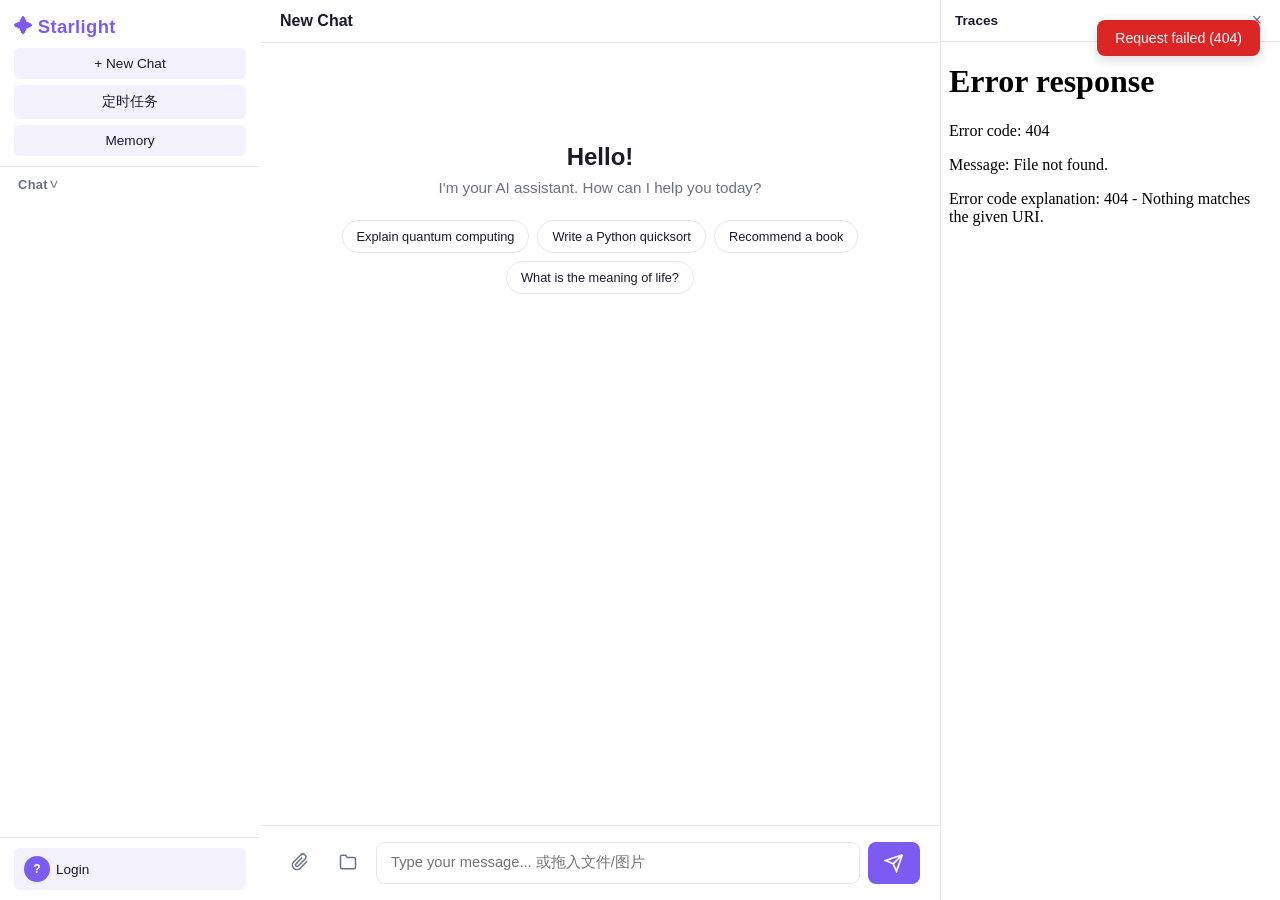
==== commit 58985a2f: "更改了登录页面样式，修复了会话记录会将挂载文件夹内的文件全部显示出来的问题" ====
--- a/templates/index.html
+++ b/templates/index.html
@@ -42,6 +42,10 @@
                     <div class="user-dropdown" id="userDropdown">
                         <div class="dropdown-header" id="dropdownHeader">Not logged in</div>
                         <div class="dropdown-divider"></div>
+                        <button class="dropdown-item" id="btnDropdownTraces">📜 Traces</button>
+                        <button class="dropdown-item" id="btnDropdownSettings">⚙️ Settings</button>
+                        <button class="dropdown-item" id="btnDropdownMonitor">📊 Monitor</button>
+                        <div class="dropdown-divider"></div>
                         <button class="dropdown-item" id="btnDropdownLogin">Login</button>
                         <button class="dropdown-item" id="btnDropdownChangePw">Change Password</button>
                         <button class="dropdown-item dropdown-danger" id="btnDropdownLogout">Logout</button>
@@ -109,25 +113,6 @@
             </div>
             <iframe id="tracesFrame" src="/traces?embed=1" frameborder="0"></iframe>
         </aside>
-
-        <!-- Gear button (bottom-right) -->
-        <div class="gear-fab" id="gearFab" title="更多">
-            <svg width="20" height="20" viewBox="0 0 24 24" fill="none" stroke="currentColor" stroke-width="2">
-                <circle cx="12" cy="12" r="3"/>
-                <path d="M19.4 15a1.65 1.65 0 0 0 .33 1.82l.06.06a2 2 0 0 1-2.83 2.83l-.06-.06a1.65 1.65 0 0 0-1.82-.33 1.65 1.65 0 0 0-1 1.51V21a2 2 0 0 1-4 0v-.09A1.65 1.65 0 0 0 9 19.4a1.65 1.65 0 0 0-1.82.33l-.06.06a2 2 0 0 1-2.83-2.83l.06-.06a1.65 1.65 0 0 0 .33-1.82 1.65 1.65 0 0 0-1.51-1H3a2 2 0 0 1 0-4h.09A1.65 1.65 0 0 0 4.6 9a1.65 1.65 0 0 0-.33-1.82l-.06-.06a2 2 0 0 1 2.83-2.83l.06.06a1.65 1.65 0 0 0 1.82.33H9a1.65 1.65 0 0 0 1-1.51V3a2 2 0 0 1 4 0v.09a1.65 1.65 0 0 0 1 1.51 1.65 1.65 0 0 0 1.82-.33l.06-.06a2 2 0 0 1 2.83 2.83l-.06.06a1.65 1.65 0 0 0-.33 1.82V9a1.65 1.65 0 0 0 1.51 1H21a2 2 0 0 1 0 4h-.09a1.65 1.65 0 0 0-1.51 1z"/>
-            </svg>
-        </div>
-        <div class="gear-menu" id="gearMenu">
-            <button class="gear-menu-item" id="btnGearTraces">
-                <span>📜</span> Traces
-            </button>
-            <button class="gear-menu-item" id="btnGearSettings">
-                <span>⚙️</span> Settings
-            </button>
-            <button class="gear-menu-item" id="btnGearMonitor">
-                <span>📊</span> Monitor
-            </button>
-        </div>
     </div>
 
     <!-- Approval (human-in-the-loop) notifications -->
@@ -449,6 +434,6 @@
         </div>
     </div>
 
-    <script src="/static/js/app.js?v=20260803b"></script>
+    <script src="/static/js/app.js?v=20260810a"></script>
 </body>
 </html>
--- a/static/css/style.css
+++ b/static/css/style.css
@@ -177,32 +177,6 @@
 .btn-panel-close:hover { color: var(--text); }
 .traces-panel iframe { flex: 1; border: none; width: 100%; }
 
-/* Gear FAB (bottom-right) + popup menu */
-.gear-fab {
-    position: fixed; right: 356px; bottom: 15px;
-    width: 44px; height: 44px; border-radius: 50%;
-    background: var(--primary); color: #fff;
-    display: flex; align-items: center; justify-content: center;
-    cursor: pointer; box-shadow: 0 4px 14px rgba(0,0,0,0.25);
-    z-index: 90; transition: transform 0.15s;
-}
-.gear-fab:hover { transform: scale(1.06); }
-.gear-menu {
-    position: fixed; right: 356px; bottom: 76px;
-    background: var(--surface); border: 1px solid var(--border);
-    border-radius: 10px; box-shadow: 0 6px 24px rgba(0,0,0,0.18);
-    z-index: 90; min-width: 160px; overflow: hidden;
-    display: none;
-}
-.gear-menu.show { display: block; }
-.gear-menu-item {
-    display: flex; align-items: center; gap: 8px;
-    width: 100%; padding: 10px 14px; background: none; border: none;
-    cursor: pointer; font-size: 0.85rem; color: var(--text);
-    text-align: left;
-}
-.gear-menu-item:hover { background: var(--bg); }
-
 .chat-header {
     padding: 12px 20px; border-bottom: 1px solid var(--border);
     display: flex; align-items: center; gap: 12px;
@@ -663,10 +637,8 @@
     .sidebar.open { transform: translateX(0); }
     .btn-toggle-sidebar { display: block; }
     .msg-body { max-width: 85%; }
-    /* Traces panel + gear shift left on narrow screens */
+    /* Traces panel hides on narrow screens */
     .traces-panel { display: none; }
-    .gear-fab { right: 20px; }
-    .gear-menu { right: 20px; }
 }
 
 /* Cancellation button (stop) */
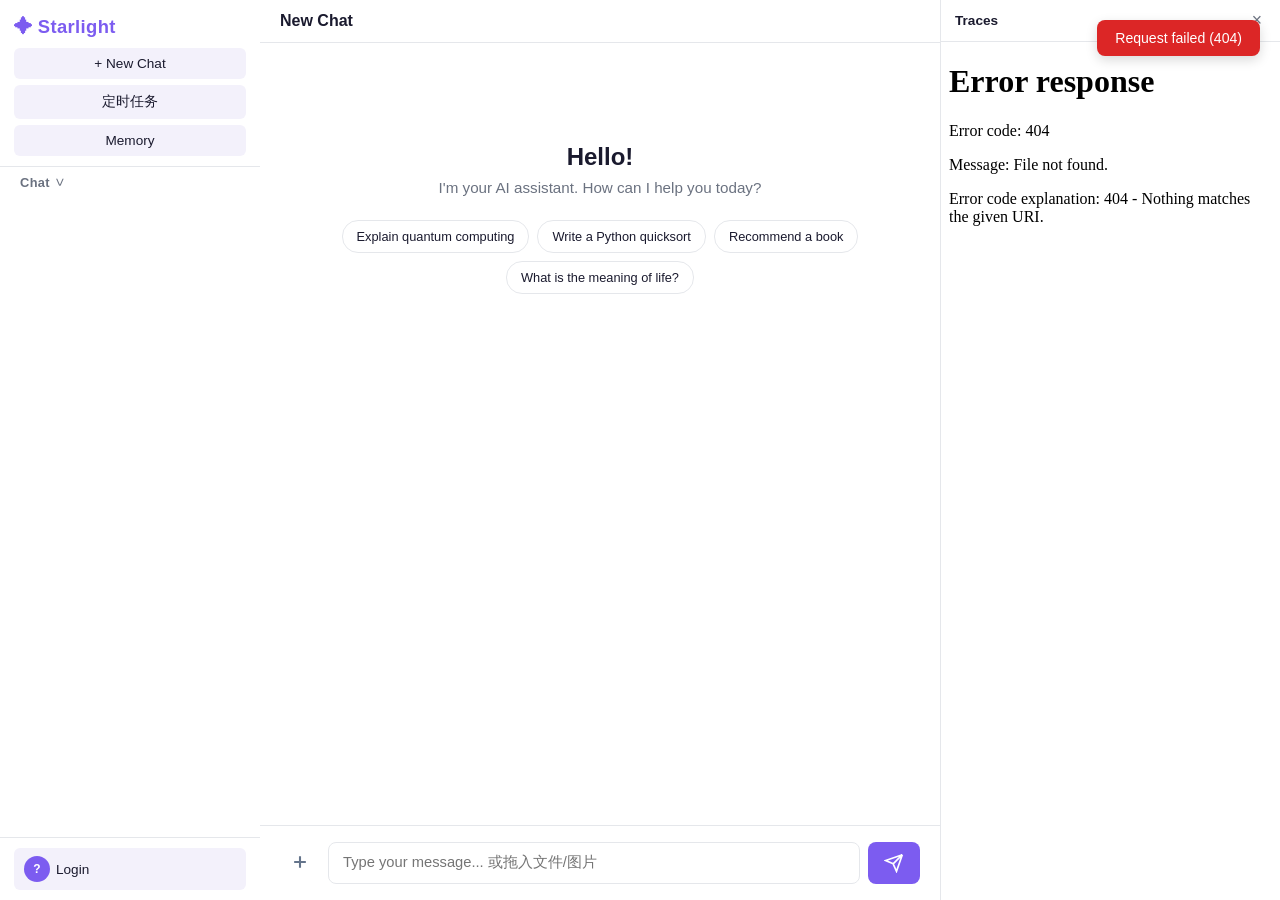
==== commit cbf84b80: "增加功能，修复错误 新增了skill、大模型思考，修复了一些错误" ====
--- a/templates/index.html
+++ b/templates/index.html
@@ -25,11 +25,9 @@
                 </div>
             </div>
             <div class="chat-section" id="chatSection">
-                <div class="chat-section-header" id="chatSectionHeader">
-                    <button class="btn-chat-toggle" id="btnChatToggle" title="展开/收起会话记录">
-                        <span class="chat-section-title">Chat</span>
-                        <span class="btn-chat-collapse">></span>
-                    </button>
+                <div class="chat-section-header" id="chatSectionHeader" title="展开/收起会话记录">
+                    <span class="chat-section-title">Chat</span>
+                    <span class="btn-chat-collapse">></span>
                 </div>
                 <div class="chat-list" id="chatList"></div>
             </div>
@@ -61,8 +59,6 @@
                 <h2 id="chatTitle">New Chat</h2>
             </header>
 
-            <div class="conv-files" id="convFiles" style="display:none;"></div>
-
             <div class="messages" id="messages">
                 <div class="welcome" id="welcome">
                     <h2>Hello!</h2>
@@ -77,16 +73,32 @@
             </div>
 
             <div class="input-area" id="inputArea">
+                <div class="skill-bar" id="skillBar" style="display:none;"></div>
                 <div class="attach-bar" id="attachBar" style="display:none;"></div>
+                <div class="plus-menu" id="plusMenu" style="display:none;">
+                    <button class="plus-menu-item" id="btnPlusAttach" title="上传文件 / 图片">
+                        <svg width="16" height="16" viewBox="0 0 24 24" fill="none" stroke="currentColor" stroke-width="2">
+                            <path d="M21.44 11.05l-9.19 9.19a6 6 0 0 1-8.49-8.49l9.19-9.19a4 4 0 0 1 5.66 5.66l-9.2 9.19a2 2 0 0 1-2.83-2.83l8.49-8.48"/>
+                        </svg>
+                        <span>上传文件 / 图片</span>
+                    </button>
+                    <button class="plus-menu-item" id="btnPlusFolder" title="挂载文件夹（输入本地路径）">
+                        <svg width="16" height="16" viewBox="0 0 24 24" fill="none" stroke="currentColor" stroke-width="2">
+                            <path d="M22 19a2 2 0 0 1-2 2H4a2 2 0 0 1-2-2V5a2 2 0 0 1 2-2h5l2 3h9a2 2 0 0 1 2 2z"/>
+                        </svg>
+                        <span>挂载文件夹</span>
+                    </button>
+                    <button class="plus-menu-item" id="btnPlusSkill" title="选择技能">
+                        <svg width="16" height="16" viewBox="0 0 24 24" fill="none" stroke="currentColor" stroke-width="2">
+                            <path d="M12 2l2.4 7.2H22l-6 4.6 2.3 7.2-6.3-4.5-6.3 4.5L8 13.8l-6-4.6h7.6z"/>
+                        </svg>
+                        <span>Skill</span>
+                    </button>
+                </div>
                 <div class="input-box">
-                    <button class="btn-attach" id="btnAttach" title="上传文件 / 图片">
-                        <svg width="18" height="18" viewBox="0 0 24 24" fill="none" stroke="currentColor" stroke-width="2">
-                            <path d="M21.44 11.05l-9.19 9.19a6 6 0 0 1-8.49-8.49l9.19-9.19a4 4 0 0 1 5.66 5.66l-9.2 9.19a2 2 0 0 1-2.83-2.83l8.49-8.48"/>
-                        </svg>
-                    </button>
-                    <button class="btn-attach" id="btnFolder" title="挂载文件夹（输入本地路径）">
-                        <svg width="18" height="18" viewBox="0 0 24 24" fill="none" stroke="currentColor" stroke-width="2">
-                            <path d="M22 19a2 2 0 0 1-2 2H4a2 2 0 0 1-2-2V5a2 2 0 0 1 2-2h5l2 3h9a2 2 0 0 1 2 2z"/>
+                    <button class="btn-attach btn-plus" id="btnPlus" title="更多">
+                        <svg width="20" height="20" viewBox="0 0 24 24" fill="none" stroke="currentColor" stroke-width="2.5">
+                            <path d="M12 5v14M5 12h14"/>
                         </svg>
                     </button>
                     <input type="file" id="fileInput" multiple style="display:none;">
@@ -117,6 +129,25 @@
 
     <!-- Approval (human-in-the-loop) notifications -->
     <div class="approval-stack" id="approvalStack"></div>
+
+    <!-- Skill modal (技能选择) -->
+    <div class="modal-overlay" id="skillModal">
+        <div class="modal">
+            <div class="modal-header">
+                <h3>选择 Skill（技能）</h3>
+                <button class="btn-close" id="btnCloseSkill">&times;</button>
+            </div>
+            <div class="modal-body">
+                <div style="font-size:0.82rem;color:var(--text-secondary);margin-bottom:10px;">
+                    已选技能会注入当前对话的提示词中,点击切换开/关
+                </div>
+                <div id="skillList" style="max-height:300px;overflow-y:auto;"></div>
+            </div>
+            <div class="modal-footer">
+                <button class="btn-cancel" id="btnCancelSkill">Close</button>
+            </div>
+        </div>
+    </div>
 
     <!-- Login Modal -->
     <div class="modal-overlay" id="loginModal">
@@ -434,6 +465,6 @@
         </div>
     </div>
 
-    <script src="/static/js/app.js?v=20260810a"></script>
+    <script src="/static/js/app.js?v=20260811g"></script>
 </body>
 </html>
--- a/static/css/style.css
+++ b/static/css/style.css
@@ -68,22 +68,19 @@
 .btn-nav:hover { background: var(--star-gold-soft); color: var(--primary); }
 
 .chat-section { flex: 1; display: flex; flex-direction: column; min-height: 0; }
-.chat-section-header { padding: 8px 14px 4px; }
-.btn-chat-toggle {
-    display: inline-flex; align-items: center; gap: 2px;
-    background: none; border: none; cursor: pointer;
-    padding: 2px 4px; border-radius: 5px;
-    transition: background 0.15s;
-}
-.btn-chat-toggle:hover { background: var(--star-gold-soft); }
+.chat-section-header {
+    padding: 8px 14px; cursor: pointer; display: flex; align-items: center; gap: 6px;
+    user-select: none; transition: background 0.15s; border-radius: 6px; margin: 0 6px;
+}
+.chat-section-header:hover { background: var(--star-gold-soft); }
 .chat-section-title { font-size: 0.8rem; font-weight: 600; color: var(--text-secondary); letter-spacing: 0.03em; }
 .btn-chat-collapse {
     background: none; border: none; cursor: pointer;
     font-size: 0.9rem; color: var(--text-secondary);
-    padding: 0; line-height: 1;
+    padding: 0; line-height: 1; pointer-events: none;
     transition: transform 0.15s, color 0.15s;
 }
-.btn-chat-toggle:hover .btn-chat-collapse { color: var(--primary); }
+.chat-section-header:hover .btn-chat-collapse { color: var(--primary); }
 /* Expanded (default): ">" rotated 90° points DOWN (∨). Collapsed: unrotated
    ">" points RIGHT (→). */
 .chat-section.collapsed .btn-chat-collapse { transform: rotate(0deg); }
@@ -191,21 +188,6 @@
 /* Messages */
 .messages { flex: 1; overflow-y: auto; padding: 20px; }
 
-/* Conversation files (files uploaded in this conversation) */
-.conv-files {
-    flex: 0 0 auto; max-height: 120px; overflow-y: auto; padding: 8px 20px;
-    border-bottom: 1px solid var(--border); background: var(--star-gold-soft, #fdf9ef);
-}
-.conv-files-title { font-size: 0.8rem; font-weight: 600; margin-bottom: 6px; color: var(--text-secondary); }
-.conv-files-list { display: flex; flex-wrap: wrap; gap: 6px; }
-.conv-file-item {
-    display: inline-flex; align-items: center; gap: 5px; text-decoration: none;
-    padding: 3px 8px; border-radius: 6px; background: #fff; border: 1px solid var(--border);
-    font-size: 0.8rem; color: var(--text); max-width: 220px;
-}
-.conv-file-item:hover { border-color: rgba(124,92,240,0.5); }
-.conv-file-item .attach-name { overflow: hidden; text-overflow: ellipsis; white-space: nowrap; }
-
 .welcome { text-align: center; padding: 80px 20px 40px; color: var(--text-secondary); }
 .welcome h2 { font-size: 1.5rem; color: var(--text); margin-bottom: 8px; }
 .welcome p { font-size: 0.95rem; }
@@ -256,7 +238,7 @@
 /* Composer: nearly transparent — the backdrop shows through at full
    strength here (readability of the input area is intentionally secondary
    to the starfield effect, per design). */
-.input-area { padding: 16px 20px; border-top: 1px solid var(--border); background: rgba(255, 255, 255, 0.12); }
+.input-area { padding: 16px 20px; border-top: 1px solid var(--border); background: rgba(255, 255, 255, 0.12); position: relative; }
 .input-box { display: flex; gap: 8px; max-width: 800px; margin: 0 auto; }
 
 #msgInput {
@@ -631,6 +613,13 @@
 }
 .approval-card.ap-done { opacity: 0.5; }
 .approval-card.ap-done .ap-actions { display: none; }
+/* Expired cards fade out and are removed (no ghost card left behind). */
+.approval-card.ap-expiring {
+    opacity: 0 !important;
+    transform: translateY(8px);
+    transition: opacity 0.6s ease, transform 0.6s ease;
+    pointer-events: none;
+}
 
 @media (max-width: 768px) {
     .sidebar { position: fixed; left: 0; top: 0; bottom: 0; z-index: 50; transform: translateX(-100%); }
@@ -648,6 +637,48 @@
 }
 .btn-cancel:hover { background: #dc2626 !important; }
 .btn-cancel:disabled { background: #94a3b8 !important; cursor: not-allowed; }
+
+/* Tool activity line (streaming execution progress) */
+.tool-activity {
+    font-size: 0.75rem;
+    color: var(--text-secondary);
+    opacity: 0.75;
+    padding: 2px 0;
+    font-family: ui-monospace, SFMono-Regular, Menlo, Consolas, monospace;
+}
+
+/* Model thinking process (reasoning_content) — collapsible block */
+.reasoning-block {    border: 1px solid var(--border);
+    border-radius: 8px;
+    margin-bottom: 8px;
+    overflow: hidden;
+    background: rgba(124, 92, 240, 0.05);
+}
+.reasoning-header {
+    padding: 7px 12px;
+    font-size: 0.78rem;
+    font-weight: 600;
+    color: var(--text-secondary);
+    cursor: pointer;
+    display: flex;
+    align-items: center;
+    gap: 6px;
+    user-select: none;
+    transition: background 0.15s;
+}
+.reasoning-header:hover { background: rgba(124, 92, 240, 0.1); }
+.reasoning-toggle { font-size: 0.7rem; color: var(--text-secondary); }
+.reasoning-content {
+    padding: 8px 12px 12px;
+    font-size: 0.8rem;
+    color: var(--text-secondary);
+    white-space: pre-wrap;
+    word-break: break-word;
+    max-height: 320px;
+    overflow-y: auto;
+    border-top: 1px dashed var(--border);
+}
+.reasoning-content.collapsed { display: none; }
 
 /* Attachment bar + button (file/image upload) */
 .attach-bar {
@@ -661,6 +692,84 @@
     border: 1px solid var(--border);
     border-radius: 10px;
 }
+
+/* "+" menu: popup above the input box, opened by the + button */
+.plus-menu {
+    position: absolute;
+    bottom: 56px;
+    left: 16px;
+    background: var(--surface);
+    border: 1px solid var(--border);
+    border-radius: 10px;
+    box-shadow: 0 6px 24px rgba(0, 0, 0, 0.18);
+    padding: 6px;
+    display: flex;
+    flex-direction: column;
+    gap: 2px;
+    z-index: 70;
+    min-width: 200px;
+}
+.plus-menu-item {
+    display: flex;
+    align-items: center;
+    gap: 10px;
+    width: 100%;
+    padding: 9px 12px;
+    background: none;
+    border: none;
+    border-radius: 7px;
+    cursor: pointer;
+    font-size: 0.85rem;
+    color: var(--text);
+    text-align: left;
+    font-family: inherit;
+    transition: background 0.1s;
+}
+.plus-menu-item:hover { background: var(--star-gold-soft); color: var(--primary); }
+.plus-menu-item svg { flex-shrink: 0; color: var(--text-secondary); }
+.plus-menu-item:hover svg { color: var(--primary); }
+
+/* Skill bar (skills attached to the current conversation) */
+.skill-bar {
+    display: flex;
+    flex-wrap: wrap;
+    gap: 6px;
+    max-width: 800px;
+    margin: 0 auto 8px;
+}
+.skill-chip {
+    display: inline-flex;
+    align-items: center;
+    gap: 4px;
+    padding: 3px 10px;
+    background: rgba(124, 92, 240, 0.12);
+    border: 1px solid rgba(124, 92, 240, 0.35);
+    color: var(--primary);
+    border-radius: 20px;
+    font-size: 0.78rem;
+}
+
+/* Skill picker modal */
+.skill-item {
+    display: flex;
+    align-items: center;
+    justify-content: space-between;
+    gap: 10px;
+    padding: 10px 12px;
+    border-radius: 8px;
+    cursor: pointer;
+    border: 1px solid transparent;
+    transition: background 0.1s, border-color 0.1s;
+}
+.skill-item:hover { background: var(--star-gold-soft); }
+.skill-item.selected { border-color: var(--primary); background: rgba(124, 92, 240, 0.08); }
+.skill-item-info { flex: 1; min-width: 0; }
+.skill-item-name { font-size: 0.88rem; font-weight: 600; color: var(--text); }
+.skill-item-desc {
+    font-size: 0.78rem; color: var(--text-secondary);
+    overflow: hidden; text-overflow: ellipsis; white-space: nowrap;
+}
+.skill-item-check { color: var(--primary); font-weight: bold; font-size: 1rem; flex-shrink: 0; }
 .attach-chip {
     display: inline-flex;
     align-items: center;
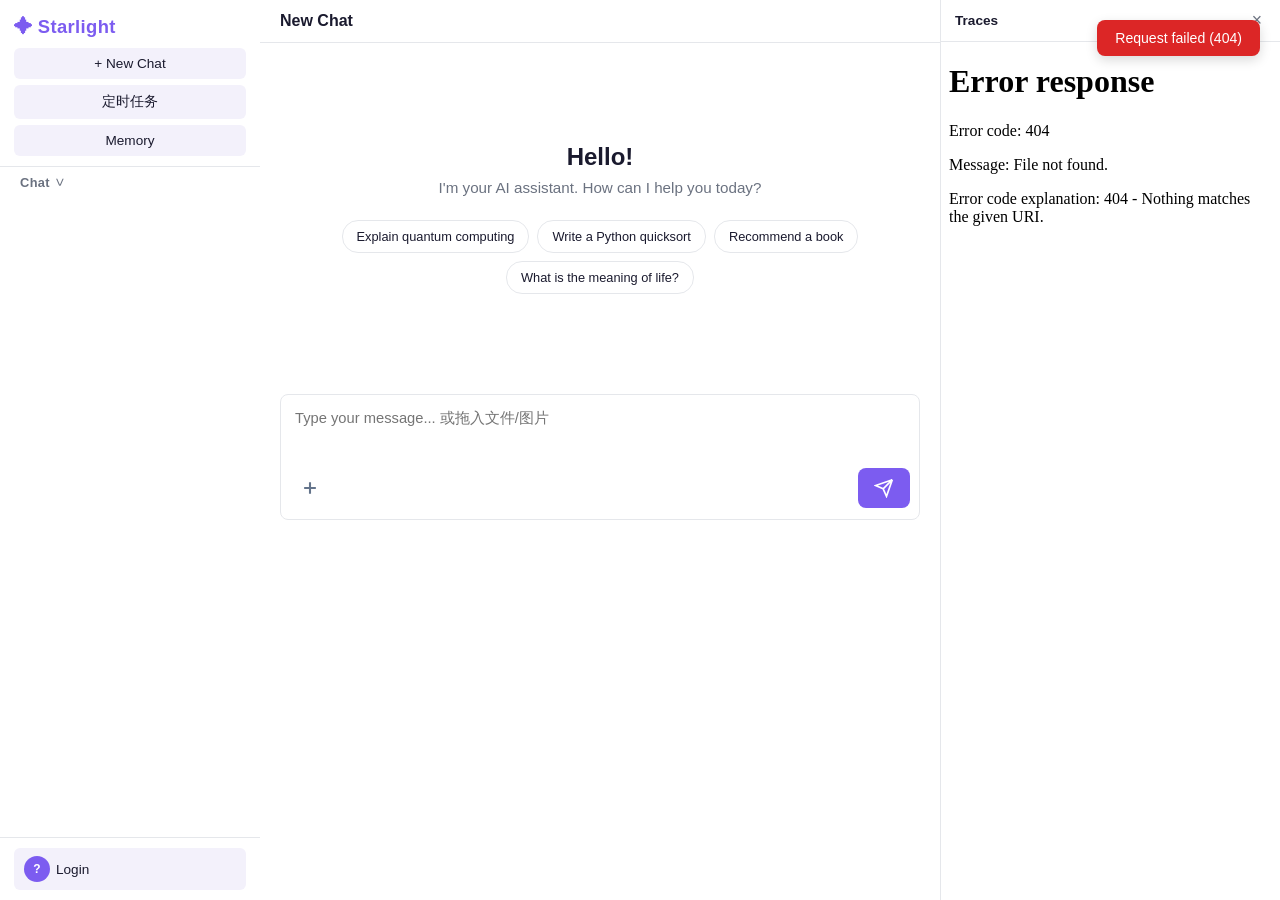
==== commit ecb3d0ea: "新增思考过程可视化；修改输入框样式" ====
--- a/templates/index.html
+++ b/templates/index.html
@@ -7,7 +7,7 @@
     <meta name="csrf-token" content="{{ csrf_token }}">
     <link rel="icon" type="image/x-icon" href="/static/img/favicon.ico">
     <link rel="apple-touch-icon" href="/static/img/icon-512.png">
-    <link rel="stylesheet" href="/static/css/style.css">
+    <link rel="stylesheet" href="/static/css/style.css?v=20260812f">
 </head>
 <body>
     <!-- Backdrop: fades in from the center as the mouse moves away from the
@@ -75,44 +75,47 @@
             <div class="input-area" id="inputArea">
                 <div class="skill-bar" id="skillBar" style="display:none;"></div>
                 <div class="attach-bar" id="attachBar" style="display:none;"></div>
-                <div class="plus-menu" id="plusMenu" style="display:none;">
-                    <button class="plus-menu-item" id="btnPlusAttach" title="上传文件 / 图片">
-                        <svg width="16" height="16" viewBox="0 0 24 24" fill="none" stroke="currentColor" stroke-width="2">
-                            <path d="M21.44 11.05l-9.19 9.19a6 6 0 0 1-8.49-8.49l9.19-9.19a4 4 0 0 1 5.66 5.66l-9.2 9.19a2 2 0 0 1-2.83-2.83l8.49-8.48"/>
-                        </svg>
-                        <span>上传文件 / 图片</span>
-                    </button>
-                    <button class="plus-menu-item" id="btnPlusFolder" title="挂载文件夹（输入本地路径）">
-                        <svg width="16" height="16" viewBox="0 0 24 24" fill="none" stroke="currentColor" stroke-width="2">
-                            <path d="M22 19a2 2 0 0 1-2 2H4a2 2 0 0 1-2-2V5a2 2 0 0 1 2-2h5l2 3h9a2 2 0 0 1 2 2z"/>
-                        </svg>
-                        <span>挂载文件夹</span>
-                    </button>
-                    <button class="plus-menu-item" id="btnPlusSkill" title="选择技能">
-                        <svg width="16" height="16" viewBox="0 0 24 24" fill="none" stroke="currentColor" stroke-width="2">
-                            <path d="M12 2l2.4 7.2H22l-6 4.6 2.3 7.2-6.3-4.5-6.3 4.5L8 13.8l-6-4.6h7.6z"/>
-                        </svg>
-                        <span>Skill</span>
-                    </button>
-                </div>
                 <div class="input-box">
-                    <button class="btn-attach btn-plus" id="btnPlus" title="更多">
-                        <svg width="20" height="20" viewBox="0 0 24 24" fill="none" stroke="currentColor" stroke-width="2.5">
-                            <path d="M12 5v14M5 12h14"/>
-                        </svg>
-                    </button>
+                    <div class="plus-menu" id="plusMenu" style="display:none;">
+                        <button class="plus-menu-item" id="btnPlusAttach" title="上传文件 / 图片">
+                            <svg width="16" height="16" viewBox="0 0 24 24" fill="none" stroke="currentColor" stroke-width="2">
+                                <path d="M21.44 11.05l-9.19 9.19a6 6 0 0 1-8.49-8.49l9.19-9.19a4 4 0 0 1 5.66 5.66l-9.2 9.19a2 2 0 0 1-2.83-2.83l8.49-8.48"/>
+                            </svg>
+                            <span>上传文件 / 图片</span>
+                        </button>
+                        <button class="plus-menu-item" id="btnPlusFolder" title="挂载文件夹（输入本地路径）">
+                            <svg width="16" height="16" viewBox="0 0 24 24" fill="none" stroke="currentColor" stroke-width="2">
+                                <path d="M22 19a2 2 0 0 1-2 2H4a2 2 0 0 1-2-2V5a2 2 0 0 1 2-2h5l2 3h9a2 2 0 0 1 2 2z"/>
+                            </svg>
+                            <span>挂载文件夹</span>
+                        </button>
+                        <button class="plus-menu-item" id="btnPlusSkill" title="选择技能">
+                            <svg width="16" height="16" viewBox="0 0 24 24" fill="none" stroke="currentColor" stroke-width="2">
+                                <path d="M12 2l2.4 7.2H22l-6 4.6 2.3 7.2-6.3-4.5-6.3 4.5L8 13.8l-6-4.6h7.6z"/>
+                            </svg>
+                            <span>Skill</span>
+                        </button>
+                    </div>
+                    <textarea id="msgInput" placeholder="Type your message... 或拖入文件/图片" rows="1"></textarea>
+                    <div class="composer-actions">
+                        <button class="btn-attach btn-plus" id="btnPlus" title="更多">
+                            <svg width="20" height="20" viewBox="0 0 24 24" fill="none" stroke="currentColor" stroke-width="2.5">
+                                <path d="M12 5v14M5 12h14"/>
+                            </svg>
+                        </button>
+                        <div class="composer-actions-spacer"></div>
+                        <button class="btn-send" id="btnSend" title="Send">
+                            <svg width="20" height="20" viewBox="0 0 24 24" fill="none" stroke="currentColor" stroke-width="2">
+                                <path d="M22 2L11 13M22 2L15 22L11 13M22 2L2 9L11 13"/>
+                            </svg>
+                        </button>
+                        <button class="btn-send btn-cancel" id="btnCancel" title="停止生成" style="display:none;">
+                            <svg width="20" height="20" viewBox="0 0 24 24" fill="none" stroke="currentColor" stroke-width="2">
+                                <rect x="6" y="6" width="12" height="12" rx="2" fill="currentColor" stroke="none"/>
+                            </svg>
+                        </button>
+                    </div>
                     <input type="file" id="fileInput" multiple style="display:none;">
-                    <textarea id="msgInput" placeholder="Type your message... 或拖入文件/图片" rows="1"></textarea>
-                    <button class="btn-send" id="btnSend" title="Send">
-                        <svg width="20" height="20" viewBox="0 0 24 24" fill="none" stroke="currentColor" stroke-width="2">
-                            <path d="M22 2L11 13M22 2L15 22L11 13M22 2L2 9L11 13"/>
-                        </svg>
-                    </button>
-                    <button class="btn-send btn-cancel" id="btnCancel" title="停止生成" style="display:none;">
-                        <svg width="20" height="20" viewBox="0 0 24 24" fill="none" stroke="currentColor" stroke-width="2">
-                            <rect x="6" y="6" width="12" height="12" rx="2" fill="currentColor" stroke="none"/>
-                        </svg>
-                    </button>
                 </div>
             </div>
         </main>
@@ -465,6 +468,6 @@
         </div>
     </div>
 
-    <script src="/static/js/app.js?v=20260811g"></script>
+    <script src="/static/js/app.js?v=20260812d"></script>
 </body>
 </html>
--- a/static/css/style.css
+++ b/static/css/style.css
@@ -186,8 +186,17 @@
 }
 
 /* Messages */
-.messages { flex: 1; overflow-y: auto; padding: 20px; }
-
+/* flex-basis auto (NOT the flex: 1 shorthand's basis 0%) so the pane can
+   collapse to its content height (the welcome block) when the composer is
+   in the empty state — that is what lets the input-area flow right under
+   the suggestion chips instead of hugging the viewport bottom. Normal
+   state: grow 1 fills the available space (content scrolls inside). */
+.messages { flex: 1 1 auto; overflow-y: auto; padding: 20px; transition: flex-grow 0.45s cubic-bezier(0.25, 0.46, 0.45, 0.94); }
+/* Composer empty state: messages stop growing → the pane takes exactly the
+   welcome block's height, and the input-area (margin-top 24px) sits flush
+   under the suggestion chips. No percentage min/max-height involved —
+   flex-basis auto already IS the content height. */
+.main.empty .messages { flex-grow: 0; }
 .welcome { text-align: center; padding: 80px 20px 40px; color: var(--text-secondary); }
 .welcome h2 { font-size: 1.5rem; color: var(--text); margin-bottom: 8px; }
 .welcome p { font-size: 0.95rem; }
@@ -235,16 +244,30 @@
 @keyframes bounce { 0%,60%,100% { transform: translateY(0); } 30% { transform: translateY(-4px); } }
 
 /* Input */
-/* Composer: nearly transparent — the backdrop shows through at full
-   strength here (readability of the input area is intentionally secondary
-   to the starfield effect, per design). */
-.input-area { padding: 16px 20px; border-top: 1px solid var(--border); background: rgba(255, 255, 255, 0.12); position: relative; }
-.input-box { display: flex; gap: 8px; max-width: 800px; margin: 0 auto; }
+/* Composer: fully transparent — .main's translucent white is the only
+   layer, so NO color block seam appears at the input-area edge (a second
+   rgba layer would stack and render visibly whiter). No top divider line. */
+.input-area { padding: 16px 20px; background: transparent; position: relative; transition: margin-top 0.45s cubic-bezier(0.25, 0.46, 0.45, 0.94); }
+/* Composer state machine: empty (no conversation / New Chat) ⇄ normal.
+   EMPTY — the messages pane collapses (.main.empty → flex-grow 0, basis
+   auto = welcome content height), so the input-area flows right below the
+   suggestion chips (24px gap, positive margin — never a negative
+   translateY), and the input box grows to 3× its default height. The
+   button ROW is a separate structural block below the textarea in BOTH
+   states — typed text can never enter the buttons' strip; only its
+   vertical position (margin-top auto) animates with the box height.
+   SEND — class removed: messages pane grows back, margin / box height /
+   paddings transition to the default layout simultaneously
+   (0.45s cubic-bezier). */
+.input-area.empty { margin-top: 24px; }
+.input-box { display: flex; flex-direction: column; gap: 6px; max-width: 800px; margin: 0 auto; position: relative; transition: min-height 0.45s cubic-bezier(0.25, 0.46, 0.45, 0.94); }
+.input-box { min-height: 42px; }
 
 #msgInput {
-    flex: 1; padding: 10px 14px; border: 1px solid var(--border); border-radius: 8px;
+    flex: 1; width: 100%; padding: 10px 60px; border: 1px solid var(--border); border-radius: 8px;
     font-size: 0.92rem; font-family: inherit; resize: none; outline: none;
     min-height: 42px; max-height: 140px;
+    transition: min-height 0.45s cubic-bezier(0.25, 0.46, 0.45, 0.94), padding 0.45s cubic-bezier(0.25, 0.46, 0.45, 0.94);
 }
 #msgInput:focus { border-color: var(--primary); }
 
@@ -254,6 +277,25 @@
 }
 .btn-send:hover { background: var(--primary-hover); }
 .btn-send:disabled { background: #94a3b8; cursor: not-allowed; }
+
+/* Composer action strip: an overlay row inside .input-box (the box is
+   position:relative), inset 10px from the box edges so the buttons don't
+   hug the border. NORMAL — pinned to the text line (bottom 2px), the
+   textarea's 60px side padding keeps typed text clear of the buttons: one
+   row total. EMPTY — slides to the box's bottom (bottom 12px), a standalone
+   row inside the 3× tall box with + left / Send right; the textarea's
+   padding-bottom 60px reserves that strip so text can never enter it.
+   Only bottom + padding transition (0.45s). */
+.composer-actions { display: flex; align-items: center; gap: 6px; position: absolute; left: 10px; right: 10px; bottom: 2px; transition: bottom 0.45s cubic-bezier(0.25, 0.46, 0.45, 0.94); }
+.composer-actions-spacer { flex: 1; }
+
+/* Empty state: taller textarea (3×42=126px); the actions strip sits on the
+   box bottom edge; the textarea starts flush at the box edge (14px
+   padding) with only the bottom 60px reserved for the buttons' strip —
+   typed text hugs the input border. */
+.input-area.empty .input-box { min-height: 126px; }
+.input-area.empty #msgInput { min-height: 126px; padding: 14px 14px 60px; }
+.input-area.empty .composer-actions { bottom: 12px; }
 
 /* Modal */
 .modal-overlay {
@@ -696,8 +738,8 @@
 /* "+" menu: popup above the input box, opened by the + button */
 .plus-menu {
     position: absolute;
-    bottom: 56px;
-    left: 16px;
+    bottom: calc(100% + 6px);
+    left: 0;
     background: var(--surface);
     border: 1px solid var(--border);
     border-radius: 10px;
